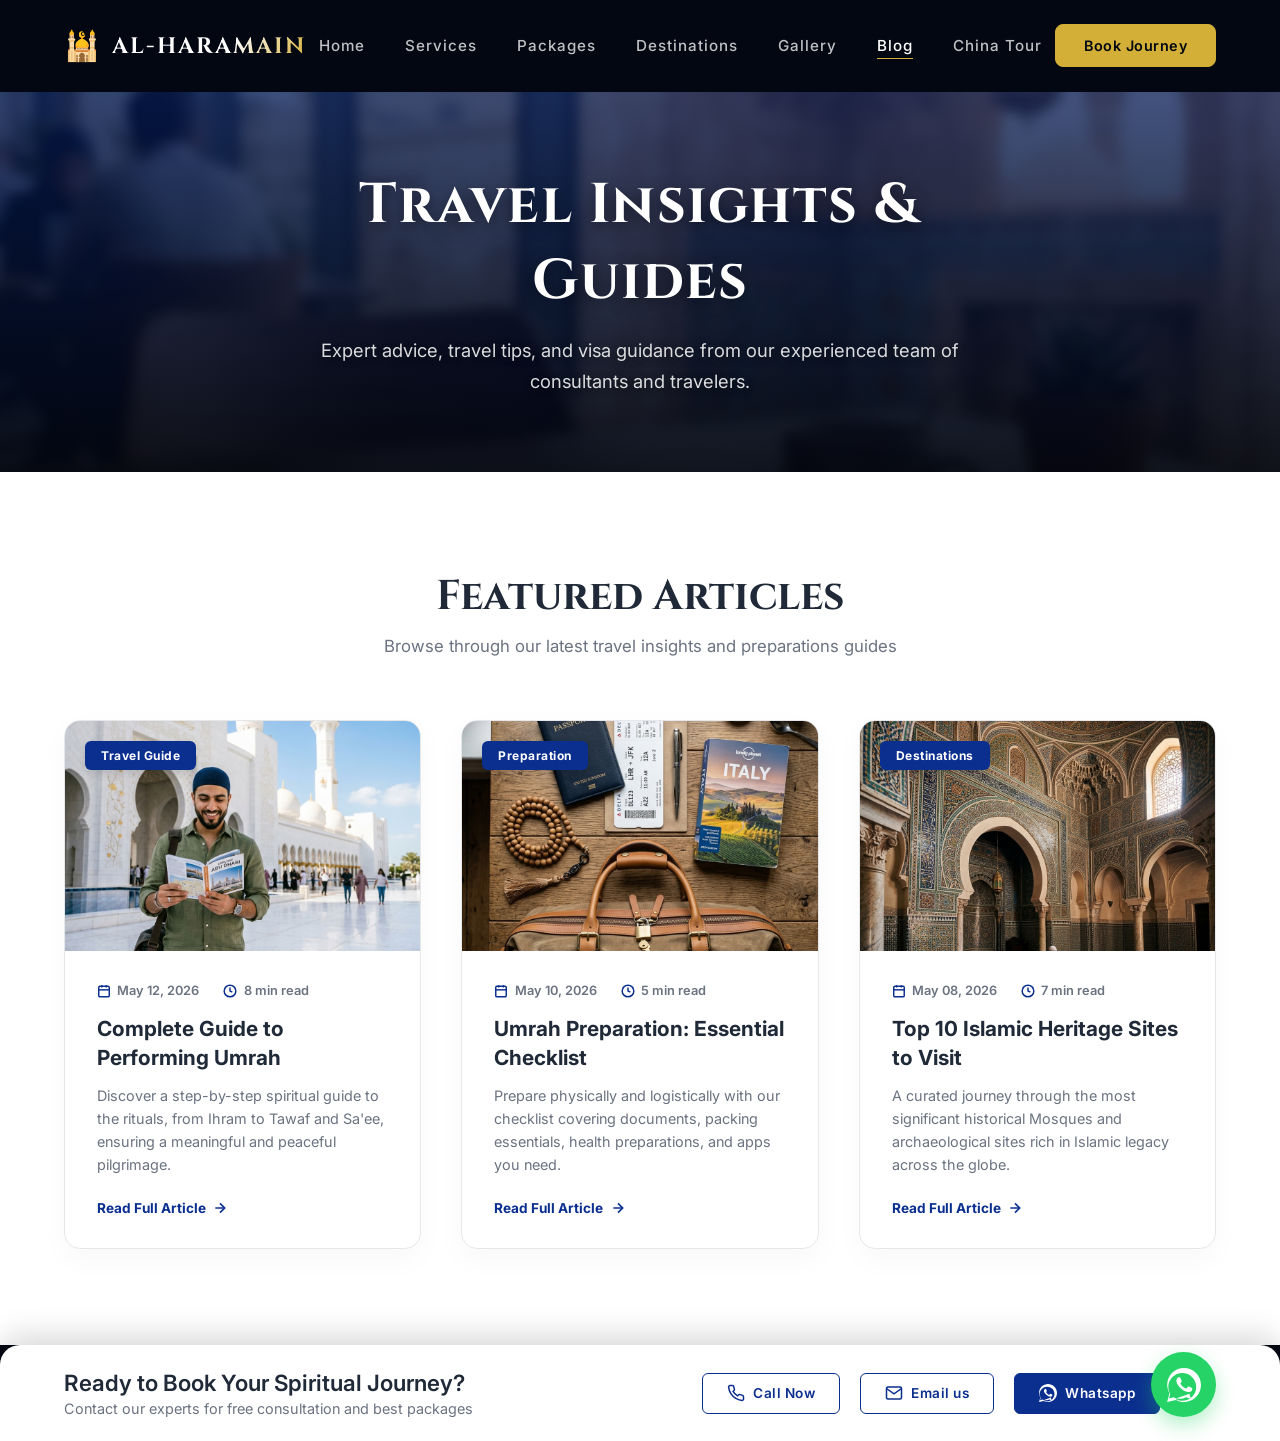
==== blog.html @ e2191592 "Initial commit: Professional folder structure and glassmorphic sticky navbar" ====
<!DOCTYPE html>
<html lang="en">
<head>
  <meta charset="UTF-8">
  <meta name="viewport" content="width=device-width, initial-scale=1.0">
  <title>Travel Insights & Guides Blog | Al-Haramain</title>
  <meta name="description" content="Expert advice, travel tips, and visa guidance from our experienced team of consultants and travelers.">
  <!-- Google Fonts -->
  <link rel="preconnect" href="https://fonts.googleapis.com">
  <link rel="preconnect" href="https://fonts.gstatic.com" crossorigin>
  <link href="https://fonts.googleapis.com/css2?family=Cinzel:wght@400;600;700&family=Inter:wght@300;400;500;600&display=swap" rel="stylesheet">
  <!-- Custom Stylesheet -->
  <link rel="stylesheet" href="assets/css/styles.css">
</head>
<body>

  <!-- ========================================== -->
  <!--               MAIN CONTENT                 -->
  <!-- ========================================== -->
  <div id="main-content" class="hidden">
    
    <!-- Navigation Header -->
    <header class="main-header animate-fade-in">
      <div class="logo">
        <span class="logo-icon">🕌</span>
        <span class="logo-text">AL-HARAMAIN</span>
      </div>
      <nav class="nav-menu">
        <a href="index.html">Home</a>
        <a href="services.html">Services</a>
        <a href="packages.html">Packages</a>
        <a href="destinations.html">Destinations</a>
        <a href="gallery.html">Gallery</a>
        <a href="blog.html" class="active">Blog</a>
        <a href="china-tour.html">China Tour</a>
      </nav>
      <div class="header-cta">
        <a href="packages.html" class="btn btn-primary-gold">Book Journey</a>
      </div>
    </header>

    <!-- Blog Header Banner -->
    <section class="page-banner-section animate-slide-up-1">
      <div class="banner-bg-wrapper">
        <img src="assets/images/blog-bg.jpg" alt="Blog Background" class="banner-bg-image" onerror="this.src='assets/images/food planting.jpg'">
        <div class="banner-bg-overlay"></div>
      </div>
      <div class="banner-content">
        <h1 class="banner-title">Travel Insights & Guides</h1>
        <p class="banner-description">Expert advice, travel tips, and visa guidance from our experienced team of consultants and travelers.</p>
      </div>
    </section>

    <!-- Blog Grid Section -->
    <section class="blog-grid-section">
      <div class="blog-container">
        
        <div class="destinations-header-block animate-slide-up-2">
          <h2 class="destinations-main-title">Featured Articles</h2>
          <p class="destinations-subtitle">Browse through our latest travel insights and preparations guides</p>
        </div>

        <div class="blog-grid">
          
          <!-- Card 1 -->
          <div class="blog-card animate-slide-up-3">
            <div class="blog-image-wrapper">
              <img src="assets/images/blog-guide.jpg" alt="Umrah Pilgrims Guide" class="blog-image" onerror="this.src='assets/images/food planting.jpg'">
              <span class="blog-category-badge">Travel Guide</span>
            </div>
            <div class="blog-card-content">
              <div class="blog-meta">
                <div class="blog-meta-item">
                  <svg class="blog-meta-icon" viewBox="0 0 24 24" fill="none" stroke="currentColor" stroke-width="2.5">
                    <rect x="3" y="4" width="18" height="18" rx="2" ry="2"></rect>
                    <line x1="16" y1="2" x2="16" y2="6"></line>
                    <line x1="8" y1="2" x2="8" y2="6"></line>
                    <line x1="3" y1="10" x2="21" y2="10"></line>
                  </svg>
                  May 12, 2026
                </div>
                <div class="blog-meta-item">
                  <svg class="blog-meta-icon" viewBox="0 0 24 24" fill="none" stroke="currentColor" stroke-width="2.5">
                    <circle cx="12" cy="12" r="10"></circle>
                    <polyline points="12 6 12 12 16 14"></polyline>
                  </svg>
                  8 min read
                </div>
              </div>
              <h3 class="blog-title">Complete Guide to Performing Umrah</h3>
              <p class="blog-excerpt">Discover a step-by-step spiritual guide to the rituals, from Ihram to Tawaf and Sa'ee, ensuring a meaningful and peaceful pilgrimage.</p>
              <a href="#" class="blog-readmore">
                Read Full Article
                <svg viewBox="0 0 24 24" fill="none" stroke="currentColor" stroke-width="2.5">
                  <line x1="5" y1="12" x2="19" y2="12"></line>
                  <polyline points="12 5 19 12 12 19"></polyline>
                </svg>
              </a>
            </div>
          </div>

          <!-- Card 2 -->
          <div class="blog-card animate-slide-up-4">
            <div class="blog-image-wrapper">
              <img src="assets/images/blog-prep.jpg" alt="Umrah Preparation Checklist" class="blog-image" onerror="this.src='assets/images/food planting.jpg'">
              <span class="blog-category-badge">Preparation</span>
            </div>
            <div class="blog-card-content">
              <div class="blog-meta">
                <div class="blog-meta-item">
                  <svg class="blog-meta-icon" viewBox="0 0 24 24" fill="none" stroke="currentColor" stroke-width="2.5">
                    <rect x="3" y="4" width="18" height="18" rx="2" ry="2"></rect>
                    <line x1="16" y1="2" x2="16" y2="6"></line>
                    <line x1="8" y1="2" x2="8" y2="6"></line>
                    <line x1="3" y1="10" x2="21" y2="10"></line>
                  </svg>
                  May 10, 2026
                </div>
                <div class="blog-meta-item">
                  <svg class="blog-meta-icon" viewBox="0 0 24 24" fill="none" stroke="currentColor" stroke-width="2.5">
                    <circle cx="12" cy="12" r="10"></circle>
                    <polyline points="12 6 12 12 16 14"></polyline>
                  </svg>
                  5 min read
                </div>
              </div>
              <h3 class="blog-title">Umrah Preparation: Essential Checklist</h3>
              <p class="blog-excerpt">Prepare physically and logistically with our checklist covering documents, packing essentials, health preparations, and apps you need.</p>
              <a href="#" class="blog-readmore">
                Read Full Article
                <svg viewBox="0 0 24 24" fill="none" stroke="currentColor" stroke-width="2.5">
                  <line x1="5" y1="12" x2="19" y2="12"></line>
                  <polyline points="12 5 19 12 12 19"></polyline>
                </svg>
              </a>
            </div>
          </div>

          <!-- Card 3 -->
          <div class="blog-card animate-slide-up-5">
            <div class="blog-image-wrapper">
              <img src="assets/images/blog-heritage.jpg" alt="Islamic Heritage Dome interior" class="blog-image" onerror="this.src='assets/images/food planting.jpg'">
              <span class="blog-category-badge">Destinations</span>
            </div>
            <div class="blog-card-content">
              <div class="blog-meta">
                <div class="blog-meta-item">
                  <svg class="blog-meta-icon" viewBox="0 0 24 24" fill="none" stroke="currentColor" stroke-width="2.5">
                    <rect x="3" y="4" width="18" height="18" rx="2" ry="2"></rect>
                    <line x1="16" y1="2" x2="16" y2="6"></line>
                    <line x1="8" y1="2" x2="8" y2="6"></line>
                    <line x1="3" y1="10" x2="21" y2="10"></line>
                  </svg>
                  May 08, 2026
                </div>
                <div class="blog-meta-item">
                  <svg class="blog-meta-icon" viewBox="0 0 24 24" fill="none" stroke="currentColor" stroke-width="2.5">
                    <circle cx="12" cy="12" r="10"></circle>
                    <polyline points="12 6 12 12 16 14"></polyline>
                  </svg>
                  7 min read
                </div>
              </div>
              <h3 class="blog-title">Top 10 Islamic Heritage Sites to Visit</h3>
              <p class="blog-excerpt">A curated journey through the most significant historical Mosques and archaeological sites rich in Islamic legacy across the globe.</p>
              <a href="#" class="blog-readmore">
                Read Full Article
                <svg viewBox="0 0 24 24" fill="none" stroke="currentColor" stroke-width="2.5">
                  <line x1="5" y1="12" x2="19" y2="12"></line>
                  <polyline points="12 5 19 12 12 19"></polyline>
                </svg>
              </a>
            </div>
          </div>

        </div>
      </div>
    </section>

    <!-- Bottom Action Bar -->
    <footer class="bottom-action-bar animate-slide-up-5">
      <div class="bottom-bar-container">
        <div class="booking-text">
          <h2>Ready to Book Your Spiritual Journey?</h2>
          <p>Contact our experts for free consultation and best packages</p>
        </div>
        <div class="booking-actions">
          <a href="tel:+123456789" class="btn btn-outline-light">
            <svg class="btn-icon" viewBox="0 0 24 24" fill="none" stroke="currentColor" stroke-width="2">
              <path d="M22 16.92v3a2 2 0 0 1-2.18 2 19.79 19.79 0 0 1-8.63-3.07 19.5 19.5 0 0 1-6-6 19.79 19.79 0 0 1-3.07-8.67A2 2 0 0 1 4.11 2h3a2 2 0 0 1 2 1.72 12.84 12.84 0 0 0 .7 2.81 2 2 0 0 1-.45 2.11L8.09 9.91a16 16 0 0 0 6 6l1.27-1.27a2 2 0 0 1 2.11-.45 12.84 12.84 0 0 0 2.81.7A2 2 0 0 1 22 16.92z"/>
            </svg>
            Call Now
          </a>
          <a href="mailto:info@alharamain.com" class="btn btn-outline-light">
            <svg class="btn-icon" viewBox="0 0 24 24" fill="none" stroke="currentColor" stroke-width="2">
              <path d="M4 4h16c1.1 0 2 .9 2 2v12c0 1.1-.9 2-2 2H4c-1.1 0-2-.9-2-2V6c0-1.1.9-2 2-2z"/>
              <polyline points="22,6 12,13 2,6"/>
            </svg>
            Email us
          </a>
          <a href="https://wa.me/1234567890" target="_blank" class="btn btn-whatsapp-solid">
            <svg class="btn-icon" viewBox="0 0 24 24" fill="currentColor">
              <path d="M.057 24l1.687-6.163c-1.041-1.804-1.588-3.849-1.587-5.946C.06 5.348 5.397.01 12.008.01c3.202.001 6.212 1.246 8.477 3.514 2.266 2.268 3.507 5.28 3.505 8.484-.004 6.657-5.34 11.997-11.953 11.997-2.005-.001-3.973-.502-5.724-1.458L0 24zm5.835-2.295c1.644.976 3.256 1.486 4.887 1.487 5.422.003 9.822-4.394 9.825-9.813.002-2.624-1.011-5.09-2.855-6.937C15.86 4.6 13.393 3.59 10.77 3.59c-5.429 0-9.832 4.399-9.835 9.819-.001 1.77.475 3.428 1.378 4.908L1.332 21.5l3.414-.895c1.4.764 2.802 1.1 4.3 1.1s2.9-.3 4.3-1.1l3.4.9-.9-3.4zm11.391-7.713c-.276-.139-1.637-.808-1.89-.9-.253-.093-.437-.139-.621.139-.184.277-.713.9-.874 1.085-.161.184-.322.208-.598.069-.276-.139-1.168-.43-2.223-1.372-.821-.733-1.375-1.638-1.536-1.915-.161-.277-.017-.427.121-.565.124-.124.276-.322.414-.484.139-.161.185-.277.276-.462.093-.185.047-.347-.023-.485-.069-.139-.621-1.498-.851-2.053-.224-.54-.449-.467-.621-.476-.161-.008-.346-.01-.53-.01-.184 0-.484.069-.737.347-.253.277-.966.944-.966 2.3 0 1.357.99 2.67 1.128 2.855.139.184 1.95 2.977 4.723 4.175.66.284 1.176.454 1.579.582.664.211 1.269.182 1.748.11.534-.08 1.637-.67 1.868-1.285.23-.615.23-1.144.161-1.255-.07-.111-.253-.208-.529-.347z"/>
            </svg>
            Whatsapp
          </a>
        </div>
      </div>
    </footer>

    <!-- Floating WhatsApp Button -->
    <a href="https://wa.me/1234567890" target="_blank" class="floating-whatsapp" aria-label="Chat with us on WhatsApp">
      <svg viewBox="0 0 24 24" fill="currentColor">
        <path d="M.057 24l1.687-6.163c-1.041-1.804-1.588-3.849-1.587-5.946C.06 5.348 5.397.01 12.008.01c3.202.001 6.212 1.246 8.477 3.514 2.266 2.268 3.507 5.28 3.505 8.484-.004 6.657-5.34 11.997-11.953 11.997-2.005-.001-3.973-.502-5.724-1.458L0 24zm5.835-2.295c1.644.976 3.256 1.486 4.887 1.487 5.422.003 9.822-4.394 9.825-9.813.002-2.624-1.011-5.09-2.855-6.937C15.86 4.6 13.393 3.59 10.77 3.59c-5.429 0-9.832 4.399-9.835 9.819-.001 1.77.475 3.428 1.378 4.908L1.332 21.5l3.414-.895c1.4.764 2.802 1.1 4.3 1.1s2.9-.3 4.3-1.1l3.4.9-.9-3.4zm11.391-7.713c-.276-.139-1.637-.808-1.89-.9-.253-.093-.437-.139-.621.139-.184.277-.713.9-.874 1.085-.161.184-.322.208-.598.069-.276-.139-1.168-.43-2.223-1.372-.821-.733-1.375-1.638-1.536-1.915-.161-.277-.017-.427.121-.565.124-.124.276-.322.414-.484.139-.161.185-.277.276-.462.093-.185.047-.347-.023-.485-.069-.139-.621-1.498-.851-2.053-.224-.54-.449-.467-.621-.476-.161-.008-.346-.01-.53-.01-.184 0-.484.069-.737.347-.253.277-.966.944-.966 2.3 0 1.357.99 2.67 1.128 2.855.139.184 1.95 2.977 4.723 4.175.66.284 1.176.454 1.579.582.664.211 1.269.182 1.748.11.534-.08 1.637-.67 1.868-1.285.23-.615.23-1.144.161-1.255-.07-.111-.253-.208-.529-.347z"/>
      </svg>
    </a>

  </div>

  <script src="assets/js/app.js"></script>
</body>
</html>
---- assets/css/styles.css ----
/* ==========================================================================
   CSS VARIABLES & DESIGN TOKENS
   ========================================================================== */
:root {
  --primary-blue: #0b2f8f;
  --loader-blue: #0046c7;
  --accent-gold: #d4af37;
  --accent-gold-hover: #c5a85a;
  --text-dark: #1f2937;
  --text-muted: #6b7280;
  --text-light: #f9fafb;
  --white: #ffffff;
  
  --font-serif: 'Cinzel', Georgia, serif;
  --font-sans: 'Inter', system-ui, -apple-system, sans-serif;
  
  --transition-smooth: all 0.4s cubic-bezier(0.25, 0.8, 0.25, 1);
  --shadow-premium: 0 20px 40px rgba(0, 0, 0, 0.15);
  --glass-bg: rgba(255, 255, 255, 0.07);
  --glass-border: rgba(255, 255, 255, 0.12);
}

/* ==========================================================================
   RESET & GLOBAL STYLES
   ========================================================================== */
* {
  margin: 0;
  padding: 0;
  box-sizing: border-box;
}

html {
  scroll-behavior: smooth;
  font-size: 16px;
}

body {
  font-family: var(--font-sans);
  color: var(--text-light);
  background-color: #030712;
  overflow-x: hidden;
  min-height: 100vh;
}

a {
  text-decoration: none;
  color: inherit;
}

/* ==========================================================================
   TAKEOFF LOADER STYLING
   ========================================================================== */
#loader-container {
  position: fixed;
  top: 0;
  left: 0;
  right: 0;
  bottom: 0;
  background-color: var(--loader-blue);
  z-index: 99999;
  display: flex;
  justify-content: center;
  align-items: center;
  overflow: hidden;
  transition: opacity 0.8s ease-in-out, visibility 0.8s, background-color 0.4s ease;
}

#loader-container.stage-4 {
  background-color: var(--white);
}

#loader-container.fade-out {
  opacity: 0;
  visibility: hidden;
  pointer-events: none;
}

.loader-content {
  position: relative;
  width: 100%;
  height: 100%;
  display: flex;
  justify-content: center;
  align-items: center;
  z-index: 5;
}

/* Airplane styling & animations */
.airplane-wrapper {
  position: absolute;
  top: 50%;
  left: 50%;
  transform: translate(-50%, -50%) translateY(35vh); /* Start directly at the bottom */
  width: 220px;
  height: 220px;
  display: flex;
  justify-content: center;
  align-items: center;
  transition: transform 1.8s cubic-bezier(0.25, 1, 0.5, 1), opacity 0.8s;
  z-index: 10;
}

.airplane-svg {
  width: 160px;
  height: 160px;
  filter: drop-shadow(0 4px 12px rgba(0, 0, 0, 0.35));
}

/* Airplane engine humming / vibrating effect */
#loader-container.stage-active .airplane-svg {
  animation: hum 0.15s infinite alternate;
}

@keyframes hum {
  0% { transform: translate(0, 0) scale(1); }
  100% { transform: translate(1px, 1px) scale(0.99); }
}

/* Rising curve wrapper & details */
.rising-curve-wrapper {
  position: absolute;
  top: 100vh; /* Start completely below viewport */
  left: 0;
  width: 100%;
  transform: translateY(0);
  z-index: 3;
  display: flex;
  flex-direction: column;
  transition: transform 1.8s cubic-bezier(0.25, 1, 0.5, 1);
}

.rising-curve-svg {
  width: 100%;
  height: 60vh;
  display: block;
  flex-shrink: 0;
}

.rising-curve-fill {
  width: 100%;
  height: 160vh; /* Solid white background follow-up */
  background: var(--white);
  margin-top: -2px; /* ensure overlap without thin lines showing */
  flex-shrink: 0;
}

/* LOADER TIMELINE STAGES (Applied via JS) */

/* Stage 1: Initial curve rises slightly, airplane sits on the peak */
#loader-container.stage-1 .rising-curve-wrapper {
  transform: translateY(-15vh);
}
#loader-container.stage-1 .airplane-wrapper {
  transform: translate(-50%, -50%) translateY(35vh);
}

/* Stage 2: Plane rises sitting on the peak */
#loader-container.stage-2 .rising-curve-wrapper {
  transform: translateY(-40vh);
}
#loader-container.stage-2 .airplane-wrapper {
  transform: translate(-50%, -50%) translateY(10vh);
}

/* Stage 3: Plane rises higher with the peak */
#loader-container.stage-3 .rising-curve-wrapper {
  transform: translateY(-75vh);
}
#loader-container.stage-3 .airplane-wrapper {
  transform: translate(-50%, -50%) translateY(-25vh);
}

/* Stage 4: Takeoff! Plane shoots off-screen, curve fully covers viewport */
#loader-container.stage-4 .rising-curve-wrapper {
  transform: translateY(-165vh);
  transition: transform 1.5s cubic-bezier(0.4, 0, 0.2, 1);
}
#loader-container.stage-4 .airplane-wrapper {
  transform: translate(-50%, -50%) translateY(-110vh) scale(0.7);
  opacity: 0;
  transition: transform 1.5s cubic-bezier(0.5, 0, 0.1, 1), opacity 0.8s;
}

/* ==========================================================================
   MAIN CONTENT STYLING (HERO SECTION)
   ========================================================================== */
#main-content {
  position: relative;
  min-height: 100vh;
  width: 100%;
  display: flex;
  flex-direction: column;
  justify-content: space-between;
  overflow: clip;
  opacity: 0;
  transition: opacity 1.2s cubic-bezier(0.25, 1, 0.5, 1);
}

#main-content.visible {
  opacity: 1;
}

/* Hero blurred background */
.hero-bg-wrapper {
  position: fixed;
  top: 0;
  left: 0;
  width: 100vw;
  height: 100vh;
  z-index: -10;
  overflow: hidden;
}

.hero-bg-image {
  width: 100%;
  height: 100%;
  object-fit: cover;
  /* Apply heavy blur matching reference layout */
  filter: blur(12px) brightness(0.65) contrast(1.05);
  transform: scale(1.08); /* offset boundary blur artifacts */
}

.hero-bg-overlay {
  position: absolute;
  top: 0;
  left: 0;
  width: 100%;
  height: 100%;
  background: linear-gradient(
    135deg,
    rgba(11, 47, 143, 0.35) 0%,
    rgba(3, 7, 18, 0.8) 100%
  );
}

/* ==========================================================================
   NAVIGATION HEADER
   ========================================================================== */
.main-header {
  display: flex;
  justify-content: space-between;
  align-items: center;
  padding: 1.5rem 4rem;
  width: 100%;
  position: sticky;
  top: 0;
  z-index: 1000;
  border-bottom: 1px solid transparent;
  transition: background-color 0.3s ease, border-bottom 0.3s ease, box-shadow 0.3s ease;
}

.main-header.scrolled {
  background-color: rgba(3, 7, 18, 0.85);
  backdrop-filter: blur(12px);
  -webkit-backdrop-filter: blur(12px);
  border-bottom: 1px solid rgba(255, 255, 255, 0.08);
  box-shadow: 0 10px 30px rgba(0, 0, 0, 0.5);
}

.logo {
  display: flex;
  align-items: center;
  gap: 0.75rem;
}

.logo-icon {
  font-size: 1.8rem;
}

.logo-text {
  font-family: var(--font-serif);
  font-weight: 700;
  font-size: 1.4rem;
  letter-spacing: 2px;
  color: var(--white);
  background: linear-gradient(120deg, var(--white) 60%, var(--accent-gold) 100%);
  -webkit-background-clip: text;
  -webkit-text-fill-color: transparent;
}

.nav-menu {
  display: flex;
  gap: 2.5rem;
}

.nav-menu a {
  font-size: 0.95rem;
  font-weight: 500;
  letter-spacing: 1px;
  color: rgba(255, 255, 255, 0.75);
  transition: var(--transition-smooth);
  position: relative;
  padding: 0.25rem 0;
}

.nav-menu a::after {
  content: '';
  position: absolute;
  bottom: 0;
  left: 0;
  width: 0;
  height: 1.5px;
  background-color: var(--accent-gold);
  transition: var(--transition-smooth);
}

.nav-menu a:hover,
.nav-menu a.active {
  color: var(--white);
}

.nav-menu a:hover::after,
.nav-menu a.active::after {
  width: 100%;
}

.btn {
  display: inline-flex;
  align-items: center;
  justify-content: center;
  gap: 0.5rem;
  padding: 0.75rem 1.75rem;
  font-family: var(--font-sans);
  font-size: 0.9rem;
  font-weight: 600;
  border-radius: 8px;
  cursor: pointer;
  transition: var(--transition-smooth);
  letter-spacing: 0.5px;
}

.btn-primary-gold {
  background-color: var(--accent-gold);
  color: #030712;
  border: 1px solid var(--accent-gold);
}

.btn-primary-gold:hover {
  background-color: var(--accent-gold-hover);
  border-color: var(--accent-gold-hover);
  transform: translateY(-2px);
  box-shadow: 0 6px 15px rgba(212, 175, 55, 0.3);
}

/* ==========================================================================
   HERO MAIN CONTENT & TYPOGRAPHY
   ========================================================================== */
.hero-section {
  flex-grow: 1;
  display: flex;
  align-items: center;
  padding: 2rem 4rem 4rem 4rem;
  z-index: 10;
}

.hero-container {
  width: 100%;
  max-width: 1400px;
  margin: 0 auto;
}

.hero-main-content {
  max-width: 650px;
  text-align: left;
}

.subtitle-badge {
  font-family: var(--font-sans);
  font-size: 0.8rem;
  font-weight: 600;
  letter-spacing: 3px;
  color: var(--accent-gold);
  text-transform: uppercase;
  margin-bottom: 1rem;
}

.hero-title {
  font-family: var(--font-serif);
  font-size: 4.5rem;
  font-weight: 700;
  line-height: 1.15;
  color: var(--white);
  margin-bottom: 1.5rem;
}

.hero-title .highlight {
  background: linear-gradient(to right, var(--white) 20%, var(--accent-gold) 100%);
  -webkit-background-clip: text;
  -webkit-text-fill-color: transparent;
}

.gold-divider {
  width: 280px;
  height: 2px;
  background: linear-gradient(to right, var(--accent-gold) 70%, transparent 100%);
  margin-bottom: 2rem;
}

.hero-description {
  font-size: 1.1rem;
  line-height: 1.7;
  color: rgba(255, 255, 255, 0.8);
  margin-bottom: 3rem;
  max-width: 550px;
}

/* ==========================================================================
   STATS GROUP
   ========================================================================== */
.stats-group {
  display: flex;
  gap: 2.5rem;
  margin-top: 2rem;
}

.stat-item {
  display: flex;
  align-items: center;
  gap: 1rem;
  padding: 0.75rem 1rem;
  background: var(--glass-bg);
  border: 1px solid var(--glass-border);
  border-radius: 12px;
  backdrop-filter: blur(8px);
  transition: var(--transition-smooth);
}

.stat-item:hover {
  background: rgba(255, 255, 255, 0.12);
  border-color: rgba(212, 175, 55, 0.4);
  transform: translateY(-3px);
}

.stat-icon-wrapper {
  width: 44px;
  height: 44px;
  border-radius: 50%;
  background: rgba(212, 175, 55, 0.15);
  border: 1px solid rgba(212, 175, 55, 0.3);
  display: flex;
  justify-content: center;
  align-items: center;
  color: var(--accent-gold);
}

.stat-icon {
  width: 22px;
  height: 22px;
}

.stat-info {
  display: flex;
  flex-direction: column;
}

.stat-number {
  font-family: var(--font-serif);
  font-size: 1.3rem;
  font-weight: 700;
  color: var(--white);
}

.stat-label {
  font-size: 0.75rem;
  font-weight: 500;
  color: rgba(255, 255, 255, 0.6);
  letter-spacing: 0.3px;
  margin-top: 1px;
}

/* ==========================================================================
   BOTTOM ACTION BAR (Matching reference image)
   ========================================================================== */
.bottom-action-bar {
  background-color: var(--white);
  color: var(--text-dark);
  padding: 1.5rem 4rem;
  width: 100%;
  position: relative;
  z-index: 100;
  border-radius: 20px 20px 0 0;
  box-shadow: 0 -10px 30px rgba(0, 0, 0, 0.15);
}

.bottom-bar-container {
  max-width: 1400px;
  margin: 0 auto;
  display: flex;
  justify-content: space-between;
  align-items: center;
  width: 100%;
  position: relative;
}

.booking-text h2 {
  font-family: var(--font-sans);
  font-size: 1.4rem;
  font-weight: 600;
  color: var(--text-dark);
  margin-bottom: 0.25rem;
}

.booking-text p {
  font-size: 0.9rem;
  color: var(--text-muted);
}

.booking-actions {
  display: flex;
  gap: 1.25rem;
  align-items: center;
  padding-right: 3.5rem; /* space for the sticking-out floating WhatsApp */
}

/* Call and Email outline buttons */
.booking-actions .btn-outline-light {
  background-color: transparent;
  color: var(--primary-blue);
  border: 1.5px solid var(--primary-blue);
  border-radius: 6px;
  font-size: 0.85rem;
  padding: 0.65rem 1.5rem;
}

.booking-actions .btn-outline-light:hover {
  background-color: rgba(11, 47, 143, 0.05);
  transform: translateY(-2px);
}

/* Solid Blue WhatsApp Button inside bar */
.btn-whatsapp-solid {
  background-color: var(--primary-blue);
  color: var(--white);
  border: 1px solid var(--primary-blue);
  border-radius: 6px;
  font-size: 0.85rem;
  padding: 0.65rem 1.5rem;
}

.btn-whatsapp-solid:hover {
  background-color: #082269;
  border-color: #082269;
  transform: translateY(-2px);
  box-shadow: 0 4px 12px rgba(11, 47, 143, 0.25);
}

.btn-icon {
  width: 18px;
  height: 18px;
}

/* Floating WhatsApp Button overlap */
.floating-whatsapp {
  position: absolute;
  right: 4rem;
  bottom: 1.5rem;
  width: 65px;
  height: 65px;
  background-color: #25d366;
  color: var(--white);
  border-radius: 50%;
  display: flex;
  justify-content: center;
  align-items: center;
  box-shadow: 0 8px 20px rgba(37, 211, 102, 0.35);
  z-index: 150;
  transition: var(--transition-smooth);
}

.floating-whatsapp svg {
  width: 34px;
  height: 34px;
}

.floating-whatsapp:hover {
  transform: scale(1.1) rotate(10deg);
  background-color: #20ba5a;
  box-shadow: 0 10px 25px rgba(37, 211, 102, 0.45);
}

/* ==========================================================================
   SMOOTH ENTRANCE ANIMATIONS (Post Loader)
   ========================================================================== */
.hidden {
  display: none !important;
}

.animate-fade-in {
  opacity: 0;
  animation: fadeIn 1.2s cubic-bezier(0.25, 1, 0.5, 1) forwards;
}

.animate-slide-up-1 { opacity: 0; animation: slideUp 1s cubic-bezier(0.25, 1, 0.5, 1) 0.1s forwards; }
.animate-slide-up-2 { opacity: 0; animation: slideUp 1s cubic-bezier(0.25, 1, 0.5, 1) 0.25s forwards; }
.animate-slide-up-3 { opacity: 0; animation: slideUp 1s cubic-bezier(0.25, 1, 0.5, 1) 0.4s forwards; }
.animate-slide-up-4 { opacity: 0; animation: slideUp 1s cubic-bezier(0.25, 1, 0.5, 1) 0.55s forwards; }
.animate-slide-up-5 { opacity: 0; animation: slideUpBar 1.2s cubic-bezier(0.25, 1, 0.5, 1) 0.65s forwards; }

@keyframes fadeIn {
  to { opacity: 1; }
}

@keyframes slideUp {
  from {
    opacity: 0;
    transform: translateY(30px);
  }
  to {
    opacity: 1;
    transform: translateY(0);
  }
}

@keyframes slideUpBar {
  from {
    opacity: 0;
    transform: translateY(100%);
  }
  to {
    opacity: 1;
    transform: translateY(0);
  }
}

/* ==========================================================================
   RESPONSIVE DESIGN / MEDIA QUERIES
   ========================================================================== */
@media (max-width: 1200px) {
  .hero-title {
    font-size: 3.8rem;
  }
  .main-header {
    padding: 1.5rem 2.5rem;
  }
  .hero-section {
    padding: 2rem 2.5rem 3rem 2.5rem;
  }
  .bottom-action-bar {
    padding: 1.5rem 2.5rem;
  }
  .floating-whatsapp {
    right: 2.5rem;
  }
}

@media (max-width: 992px) {
  .nav-menu {
    display: none; /* simple burger toggle or layout for mobile */
  }
  .hero-title {
    font-size: 3.2rem;
  }
  .bottom-bar-container {
    flex-direction: column;
    align-items: flex-start;
    gap: 1.5rem;
  }
  .booking-actions {
    width: 100%;
    justify-content: flex-start;
    padding-right: 0;
  }
  .floating-whatsapp {
    bottom: 8rem;
  }
}

@media (max-width: 768px) {
  .hero-title {
    font-size: 2.5rem;
  }
  .stats-group {
    flex-direction: column;
    gap: 1rem;
    width: 100%;
  }
  .stat-item {
    width: 100%;
  }
  .hero-section {
    padding: 1.5rem 1.5rem 3rem 1.5rem;
  }
  .main-header {
    padding: 1.5rem 1.5rem;
  }
  .bottom-action-bar {
    padding: 1.5rem;
    border-radius: 12px 12px 0 0;
  }
  .booking-actions {
    flex-wrap: wrap;
    gap: 0.75rem;
  }
  .booking-actions .btn {
    width: 100%;
    text-align: center;
  }
  .floating-whatsapp {
    bottom: 14rem;
    right: 1.5rem;
    width: 55px;
    height: 55px;
  }
  .floating-whatsapp svg {
    width: 28px;
    height: 28px;
  }
}

/* ==========================================================================
   SERVICES & PACKAGES PAGE BANNERS
   ========================================================================== */
.page-banner-section {
  position: relative;
  width: 100%;
  height: 380px;
  display: flex;
  align-items: center;
  justify-content: center;
  text-align: center;
  overflow: hidden;
  z-index: 10;
}

.banner-bg-wrapper {
  position: absolute;
  top: 0;
  left: 0;
  width: 100%;
  height: 100%;
  z-index: -1;
}

.banner-bg-image {
  width: 100%;
  height: 100%;
  object-fit: cover;
  filter: blur(6px) brightness(0.45) contrast(1.05);
  transform: scale(1.06);
}

.banner-bg-overlay {
  position: absolute;
  top: 0;
  left: 0;
  width: 100%;
  height: 100%;
  background: linear-gradient(
    180deg,
    rgba(11, 47, 143, 0.45) 0%,
    rgba(3, 7, 18, 0.85) 100%
  );
}

.banner-content {
  max-width: 800px;
  padding: 0 2rem;
}

.banner-title {
  font-family: var(--font-serif);
  font-size: 3.5rem;
  font-weight: 700;
  color: var(--white);
  margin-bottom: 1rem;
  letter-spacing: 1.5px;
  text-shadow: 0 4px 15px rgba(0, 0, 0, 0.5);
}

.banner-description {
  font-size: 1.15rem;
  line-height: 1.7;
  color: rgba(255, 255, 255, 0.85);
  text-shadow: 0 2px 8px rgba(0, 0, 0, 0.4);
}

/* ==========================================================================
   SERVICES CONTENT LAYOUT
   ========================================================================== */
.services-content-section {
  width: 100%;
  background-color: var(--white);
  color: var(--text-dark);
  padding: 6rem 4rem;
  position: relative;
  z-index: 10;
}

.services-container {
  max-width: 1400px;
  margin: 0 auto;
  display: grid;
  grid-template-columns: 1.2fr 1fr;
  gap: 5rem;
  align-items: center;
}

.services-left-col {
  display: flex;
  flex-direction: column;
  align-items: flex-start;
}

.crescent-icon-wrapper {
  width: 65px;
  height: 65px;
  background-color: var(--primary-blue);
  color: var(--white);
  border-radius: 50%;
  display: flex;
  justify-content: center;
  align-items: center;
  margin-bottom: 1.75rem;
  box-shadow: 0 8px 20px rgba(11, 47, 143, 0.25);
}

.crescent-svg {
  width: 30px;
  height: 30px;
}

.services-sub-title {
  font-family: var(--font-serif);
  font-size: 2.4rem;
  font-weight: 700;
  color: var(--text-dark);
  margin-bottom: 1rem;
  letter-spacing: 0.5px;
}

.services-description {
  font-size: 1.05rem;
  line-height: 1.75;
  color: var(--text-muted);
  margin-bottom: 2rem;
}

.services-list {
  list-style: none;
  display: flex;
  flex-direction: column;
  gap: 1.1rem;
}

.services-list li {
  display: flex;
  align-items: center;
  gap: 0.9rem;
  font-size: 1rem;
  font-weight: 500;
  color: #374151;
}

.check-icon {
  width: 22px;
  height: 22px;
  color: var(--primary-blue);
  flex-shrink: 0;
}

.services-right-col {
  display: flex;
  justify-content: center;
}

.service-image-card {
  width: 100%;
  border-radius: 20px;
  overflow: hidden;
  box-shadow: var(--shadow-premium);
  aspect-ratio: 4/3;
  border: 1px solid #f3f4f6;
}

.service-main-image {
  width: 100%;
  height: 100%;
  object-fit: cover;
  transition: transform 0.6s ease;
}

.service-image-card:hover .service-main-image {
  transform: scale(1.03);
}

/* ==========================================================================
   PACKAGES CARD GRID LAYOUT
   ========================================================================== */
.packages-grid-section {
  width: 100%;
  background-color: var(--white);
  color: var(--text-dark);
  padding: 6rem 4rem;
  position: relative;
  z-index: 10;
}

.packages-container {
  max-width: 1400px;
  margin: 0 auto;
  display: grid;
  grid-template-columns: repeat(3, 1fr);
  gap: 2.5rem;
}

.package-card {
  background-color: var(--white);
  border: 1px solid #e5e7eb;
  border-radius: 16px;
  overflow: hidden;
  box-shadow: 0 10px 30px rgba(0, 0, 0, 0.04);
  transition: var(--transition-smooth);
  display: flex;
  flex-direction: column;
}

.package-card:hover {
  transform: translateY(-8px);
  box-shadow: 0 20px 40px rgba(0, 0, 0, 0.08);
  border-color: rgba(11, 47, 143, 0.15);
}

.card-image-wrapper {
  position: relative;
  width: 100%;
  height: 230px;
  overflow: hidden;
}

.card-image {
  width: 100%;
  height: 100%;
  object-fit: cover;
  transition: transform 0.6s ease;
}

.package-card:hover .card-image {
  transform: scale(1.04);
}

.location-badge {
  position: absolute;
  bottom: 1.25rem;
  left: 1.25rem;
  background-color: var(--white);
  color: var(--text-dark);
  padding: 0.45rem 0.9rem;
  border-radius: 25px;
  font-size: 0.75rem;
  font-weight: 600;
  display: inline-flex;
  align-items: center;
  gap: 0.35rem;
  box-shadow: 0 4px 10px rgba(0, 0, 0, 0.08);
}

.location-badge svg {
  width: 13px;
  height: 13px;
  color: var(--primary-blue);
}

.price-badge {
  position: absolute;
  top: 1.25rem;
  right: 1.25rem;
  background-color: var(--loader-blue);
  color: var(--white);
  padding: 0.45rem 1rem;
  border-radius: 6px;
  font-size: 0.85rem;
  font-weight: 700;
  box-shadow: 0 4px 10px rgba(0, 0, 0, 0.15);
}

.card-content {
  padding: 2rem;
  display: flex;
  flex-direction: column;
  flex-grow: 1;
}

.card-title {
  font-family: var(--font-sans);
  font-size: 1.25rem;
  font-weight: 700;
  color: var(--text-dark);
  margin-bottom: 0.4rem;
}

.card-rating {
  color: #fbbf24;
  font-size: 1rem;
  margin-bottom: 1.5rem;
  letter-spacing: 2px;
}

.card-details {
  display: flex;
  flex-direction: column;
  gap: 0.75rem;
  padding-bottom: 1.5rem;
  margin-bottom: 1.5rem;
  border-bottom: 1px solid #f3f4f6;
}

.detail-item {
  display: flex;
  align-items: center;
  gap: 0.65rem;
  font-size: 0.85rem;
  font-weight: 600;
  color: var(--text-muted);
}

.detail-icon {
  width: 16px;
  height: 16px;
  color: var(--primary-blue);
}

.card-highlights {
  display: flex;
  flex-direction: column;
  gap: 0.5rem;
}

.highlights-title {
  font-size: 0.8rem;
  font-weight: 700;
  text-transform: uppercase;
  letter-spacing: 0.5px;
  color: var(--text-dark);
}

.card-highlights ul {
  list-style: none;
  display: flex;
  flex-direction: column;
  gap: 0.45rem;
}

.card-highlights li {
  font-size: 0.85rem;
  color: var(--text-muted);
  position: relative;
  padding-left: 1rem;
}

.card-highlights li::before {
  content: '✓';
  position: absolute;
  left: 0;
  color: var(--primary-blue);
  font-weight: 700;
}

/* ==========================================================================
   SERVICES & PACKAGES RESPONSIVE DESIGN
   ========================================================================== */
@media (max-width: 992px) {
  .services-container {
    grid-template-columns: 1fr;
    gap: 3.5rem;
  }
  
  .service-image-card {
    max-width: 600px;
  }
  
  .packages-container {
    grid-template-columns: repeat(2, 1fr);
    gap: 2rem;
  }
}

@media (max-width: 768px) {
  .banner-title {
    font-size: 2.6rem;
  }
  
  .banner-description {
    font-size: 1rem;
  }
  
  .page-banner-section {
    height: 300px;
  }
  
  .services-content-section,
  .packages-grid-section {
    padding: 4rem 1.5rem;
  }
  
  .services-sub-title {
    font-size: 2rem;
  }
  
  .packages-container {
    grid-template-columns: 1fr;
    max-width: 450px;
    margin: 0 auto;
  }
}

/* ==========================================================================
   DESTINATIONS PAGE STYLING
   ========================================================================== */
.destinations-grid-section {
  width: 100%;
  background-color: var(--white);
  color: var(--text-dark);
  padding: 6rem 4rem;
  position: relative;
  z-index: 10;
}

.destinations-container {
  max-width: 1400px;
  margin: 0 auto;
}

.destinations-header-block {
  text-align: center;
  margin-bottom: 4rem;
}

.destinations-main-title {
  font-family: var(--font-serif);
  font-size: 2.6rem;
  font-weight: 700;
  color: var(--text-dark);
  margin-bottom: 0.75rem;
}

.destinations-subtitle {
  font-size: 1.05rem;
  color: var(--text-muted);
}

.destinations-grid {
  display: grid;
  grid-template-columns: repeat(2, 1fr);
  gap: 3rem;
}

.destination-card {
  position: relative;
  border-radius: 20px;
  overflow: hidden;
  box-shadow: 0 15px 35px rgba(0, 0, 0, 0.08);
  height: 480px;
  border: 1px solid #f3f4f6;
  transition: var(--transition-smooth);
}

.destination-card:hover {
  transform: translateY(-8px);
  box-shadow: var(--shadow-premium);
}

.destination-card-image-wrapper {
  width: 100%;
  height: 100%;
  position: relative;
}

.destination-card-image {
  width: 100%;
  height: 100%;
  object-fit: cover;
  transition: transform 0.8s cubic-bezier(0.25, 0.8, 0.25, 1);
}

.destination-card:hover .destination-card-image {
  transform: scale(1.06);
}

.destination-card-overlay {
  position: absolute;
  top: 0;
  left: 0;
  width: 100%;
  height: 100%;
  background: linear-gradient(
    to bottom,
    rgba(3, 7, 18, 0.1) 0%,
    rgba(3, 7, 18, 0.4) 50%,
    rgba(3, 7, 18, 0.85) 100%
  );
  display: flex;
  flex-direction: column;
  justify-content: flex-end;
  padding: 2.5rem;
  z-index: 2;
}

.destination-location-badge {
  position: absolute;
  top: 1.5rem;
  left: 1.5rem;
  background-color: var(--white);
  color: var(--text-dark);
  padding: 0.45rem 0.9rem;
  border-radius: 25px;
  font-size: 0.75rem;
  font-weight: 700;
  display: inline-flex;
  align-items: center;
  gap: 0.35rem;
  box-shadow: 0 4px 10px rgba(0, 0, 0, 0.1);
  z-index: 3;
}

.destination-location-badge svg {
  width: 13px;
  height: 13px;
  color: var(--primary-blue);
}

.destination-card-title {
  font-family: var(--font-serif);
  font-size: 2.2rem;
  font-weight: 700;
  color: var(--white);
  margin-bottom: 0.75rem;
  letter-spacing: 0.5px;
  text-shadow: 0 2px 10px rgba(0, 0, 0, 0.3);
}

.destination-card-desc {
  font-size: 0.95rem;
  line-height: 1.6;
  color: rgba(255, 255, 255, 0.85);
  margin-bottom: 1.5rem;
  max-width: 500px;
}

.destination-card-btn {
  align-self: flex-start;
  font-size: 0.85rem;
  font-weight: 700;
  color: var(--accent-gold);
  display: inline-flex;
  align-items: center;
  gap: 0.5rem;
  letter-spacing: 1px;
  transition: var(--transition-smooth);
}

.destination-card-btn svg {
  width: 16px;
  height: 16px;
  transition: transform 0.3s ease;
}

.destination-card:hover .destination-card-btn {
  color: var(--white);
}

.destination-card:hover .destination-card-btn svg {
  transform: translateX(4px);
}

/* ==========================================================================
   GALLERY PAGE STYLING
   ========================================================================== */
.gallery-grid-section {
  width: 100%;
  background-color: var(--white);
  color: var(--text-dark);
  padding: 6rem 4rem;
  position: relative;
  z-index: 10;
}

.gallery-container {
  max-width: 1400px;
  margin: 0 auto;
}

.gallery-grid {
  display: grid;
  grid-template-columns: repeat(3, 1fr);
  grid-auto-rows: 280px;
  gap: 1.5rem;
}

.gallery-item {
  position: relative;
  border-radius: 16px;
  overflow: hidden;
  box-shadow: 0 8px 25px rgba(0, 0, 0, 0.03);
  border: 1px solid #f3f4f6;
  transition: var(--transition-smooth);
}

.gallery-item:hover {
  transform: translateY(-5px);
  box-shadow: 0 15px 35px rgba(0, 0, 0, 0.1);
  border-color: rgba(11, 47, 143, 0.1);
}

/* Make some grid items span 2 columns or rows for asymmetry */
.gallery-item.span-2-col {
  grid-column: span 2;
}

.gallery-item.span-2-row {
  grid-row: span 2;
}

.gallery-image-wrapper {
  width: 100%;
  height: 100%;
  position: relative;
}

.gallery-image {
  width: 100%;
  height: 100%;
  object-fit: cover;
  transition: transform 0.6s ease;
}

.gallery-item:hover .gallery-image {
  transform: scale(1.05);
}

.gallery-item-overlay {
  position: absolute;
  top: 0;
  left: 0;
  width: 100%;
  height: 100%;
  background: linear-gradient(
    to top,
    rgba(11, 47, 143, 0.85) 0%,
    rgba(3, 7, 18, 0.4) 60%,
    rgba(3, 7, 18, 0.1) 100%
  );
  opacity: 0;
  transition: opacity 0.4s ease;
  display: flex;
  flex-direction: column;
  justify-content: flex-end;
  padding: 1.5rem;
  z-index: 2;
}

.gallery-item:hover .gallery-item-overlay {
  opacity: 1;
}

.gallery-item-title {
  color: var(--white);
  font-family: var(--font-sans);
  font-size: 1.15rem;
  font-weight: 700;
  margin-bottom: 0.25rem;
}

.gallery-item-category {
  color: var(--accent-gold);
  font-size: 0.75rem;
  font-weight: 600;
  text-transform: uppercase;
  letter-spacing: 1px;
}

/* ==========================================================================
   BLOG PAGE STYLING
   ========================================================================== */
.blog-grid-section {
  width: 100%;
  background-color: var(--white);
  color: var(--text-dark);
  padding: 6rem 4rem;
  position: relative;
  z-index: 10;
}

.blog-container {
  max-width: 1400px;
  margin: 0 auto;
}

.blog-grid {
  display: grid;
  grid-template-columns: repeat(3, 1fr);
  gap: 2.5rem;
}

.blog-card {
  background-color: var(--white);
  border: 1px solid #e5e7eb;
  border-radius: 16px;
  overflow: hidden;
  box-shadow: 0 10px 30px rgba(0, 0, 0, 0.03);
  transition: var(--transition-smooth);
  display: flex;
  flex-direction: column;
}

.blog-card:hover {
  transform: translateY(-8px);
  box-shadow: 0 20px 40px rgba(0, 0, 0, 0.07);
  border-color: rgba(11, 47, 143, 0.15);
}

.blog-image-wrapper {
  position: relative;
  width: 100%;
  height: 230px;
  overflow: hidden;
}

.blog-image {
  width: 100%;
  height: 100%;
  object-fit: cover;
  transition: transform 0.6s ease;
}

.blog-card:hover .blog-image {
  transform: scale(1.04);
}

.blog-category-badge {
  position: absolute;
  top: 1.25rem;
  left: 1.25rem;
  background-color: var(--primary-blue);
  color: var(--white);
  padding: 0.45rem 1rem;
  border-radius: 6px;
  font-size: 0.75rem;
  font-weight: 700;
  box-shadow: 0 4px 10px rgba(0, 0, 0, 0.12);
  letter-spacing: 0.5px;
  z-index: 3;
}

.blog-card-content {
  padding: 2rem;
  display: flex;
  flex-direction: column;
  flex-grow: 1;
}

.blog-meta {
  display: flex;
  gap: 1.5rem;
  font-size: 0.8rem;
  color: var(--text-muted);
  font-weight: 600;
  margin-bottom: 1rem;
}

.blog-meta-item {
  display: flex;
  align-items: center;
  gap: 0.4rem;
}

.blog-meta-icon {
  width: 14px;
  height: 14px;
  color: var(--primary-blue);
}

.blog-title {
  font-family: var(--font-sans);
  font-size: 1.3rem;
  font-weight: 700;
  color: var(--text-dark);
  line-height: 1.4;
  margin-bottom: 0.75rem;
  transition: color 0.3s ease;
}

.blog-card:hover .blog-title {
  color: var(--primary-blue);
}

.blog-excerpt {
  font-size: 0.9rem;
  line-height: 1.6;
  color: var(--text-muted);
  margin-bottom: 1.5rem;
  flex-grow: 1;
}

.blog-readmore {
  font-size: 0.85rem;
  font-weight: 700;
  color: var(--primary-blue);
  display: inline-flex;
  align-items: center;
  gap: 0.4rem;
  transition: var(--transition-smooth);
}

.blog-readmore svg {
  width: 16px;
  height: 16px;
  transition: transform 0.3s ease;
}

.blog-card:hover .blog-readmore {
  color: var(--accent-gold);
}

.blog-card:hover .blog-readmore svg {
  transform: translateX(4px);
}

/* ==========================================================================
   NEW PAGES RESPONSIVE DESIGN
   ========================================================================== */
@media (max-width: 992px) {
  .destinations-grid {
    grid-template-columns: 1fr;
    max-width: 650px;
    margin: 0 auto;
    gap: 2rem;
  }
  
  .destination-card {
    height: 420px;
  }

  .gallery-grid {
    grid-template-columns: repeat(2, 1fr);
    grid-auto-rows: 240px;
  }
  
  .gallery-item.span-2-col {
    grid-column: span 1; /* reset span on mobile/tablet */
  }

  .blog-grid {
    grid-template-columns: repeat(2, 1fr);
    gap: 2rem;
  }
}

@media (max-width: 768px) {
  .destinations-grid-section,
  .gallery-grid-section,
  .blog-grid-section {
    padding: 4rem 1.5rem;
  }

  .destinations-main-title {
    font-size: 2rem;
  }
  
  .destination-card {
    height: 380px;
  }
  
  .destination-card-title {
    font-size: 1.8rem;
  }

  .gallery-grid {
    grid-template-columns: 1fr;
    grid-auto-rows: 250px;
  }

  .blog-grid {
    grid-template-columns: 1fr;
    max-width: 450px;
    margin: 0 auto;
  }
}

/* ==========================================================================
   CHINA TOUR PAGE STYLING
   ========================================================================== */
.china-tour-section {
  width: 100%;
  background-color: var(--white);
  color: var(--text-dark);
  padding: 6rem 4rem;
  position: relative;
  z-index: 10;
}

.china-tour-container {
  max-width: 1400px;
  margin: 0 auto;
  display: grid;
  grid-template-columns: 1fr 1.2fr 1.2fr;
  gap: 3rem;
  align-items: start;
}

/* Left Column: Flyer poster styling */
.tour-poster-card {
  background: linear-gradient(135deg, #fffbeb 0%, #fef3c7 100%);
  border: 2px solid var(--accent-gold);
  border-radius: 20px;
  padding: 2.5rem 2rem;
  box-shadow: 0 15px 35px rgba(212, 175, 55, 0.15);
  text-align: center;
  position: sticky;
  top: 2rem;
}

.flyer-brand {
  font-family: var(--font-serif);
  font-weight: 700;
  font-size: 0.9rem;
  letter-spacing: 2px;
  color: #b45309;
  margin-bottom: 1.5rem;
}

.flyer-title {
  font-family: var(--font-serif);
  font-size: 1.8rem;
  font-weight: 700;
  color: #78350f;
  line-height: 1.3;
  margin-bottom: 1.5rem;
}

.flyer-divider {
  width: 80px;
  height: 2px;
  background-color: var(--accent-gold);
  margin: 0 auto 1.5rem auto;
}

.flyer-highlights {
  list-style: none;
  text-align: left;
  margin-bottom: 2rem;
  display: flex;
  flex-direction: column;
  gap: 0.75rem;
}

.flyer-highlights li {
  font-size: 0.9rem;
  font-weight: 600;
  color: #451a03;
  display: flex;
  align-items: center;
  gap: 0.6rem;
}

.flyer-highlights li svg {
  width: 16px;
  height: 16px;
  color: #d97706;
  flex-shrink: 0;
}

.flyer-speaker {
  background-color: var(--white);
  border-radius: 12px;
  padding: 1.25rem;
  border: 1px solid #fef3c7;
  display: flex;
  align-items: center;
  gap: 1rem;
  text-align: left;
  margin-bottom: 2rem;
  box-shadow: 0 4px 10px rgba(0, 0, 0, 0.02);
}

.speaker-img-wrapper {
  width: 50px;
  height: 50px;
  border-radius: 50%;
  overflow: hidden;
  border: 2px solid var(--accent-gold);
}

.speaker-img {
  width: 100%;
  height: 100%;
  object-fit: cover;
}

.speaker-info {
  display: flex;
  flex-direction: column;
}

.speaker-label {
  font-size: 0.7rem;
  font-weight: 700;
  color: var(--text-muted);
  text-transform: uppercase;
  letter-spacing: 0.5px;
}

.speaker-name {
  font-size: 0.95rem;
  font-weight: 700;
  color: var(--text-dark);
}

.flyer-dates-banner {
  background-color: #d97706;
  color: var(--white);
  padding: 0.75rem 1.25rem;
  border-radius: 8px;
  font-size: 0.9rem;
  font-weight: 700;
  letter-spacing: 0.5px;
  box-shadow: 0 4px 12px rgba(217, 119, 6, 0.25);
}

/* Right Columns: Day-by-Day Itinerary */
.itinerary-day-col {
  display: flex;
  flex-direction: column;
  gap: 1.5rem;
}

.itinerary-day-box {
  background-color: var(--white);
  border: 1px solid #f3f4f6;
  border-radius: 14px;
  overflow: hidden;
  box-shadow: 0 6px 20px rgba(0, 0, 0, 0.02);
  transition: var(--transition-smooth);
}

.itinerary-day-box:hover {
  transform: translateY(-3px);
  box-shadow: 0 10px 25px rgba(0, 0, 0, 0.05);
  border-color: rgba(217, 119, 6, 0.15);
}

.day-box-header {
  background: linear-gradient(135deg, #f59e0b 0%, #d97706 100%);
  color: var(--white);
  padding: 1rem 1.5rem;
  font-weight: 700;
}

.day-title {
  font-size: 0.85rem;
  text-transform: uppercase;
  letter-spacing: 1px;
  opacity: 0.9;
  margin-bottom: 0.15rem;
}

.day-heading {
  font-size: 1.1rem;
  font-family: var(--font-serif);
}

.day-box-content {
  padding: 1.5rem;
}

.day-activities-list {
  list-style: none;
  display: flex;
  flex-direction: column;
  gap: 0.9rem;
}

.day-activities-list li {
  font-size: 0.9rem;
  line-height: 1.6;
  color: #4b5563;
  position: relative;
  padding-left: 1.5rem;
}

.day-activities-list li::before {
  content: '';
  position: absolute;
  left: 0.2rem;
  top: 0.6rem;
  width: 6px;
  height: 6px;
  border-radius: 50%;
  background-color: #d97706;
}

/* Responsive Styling for China Tour */
@media (max-width: 1200px) {
  .china-tour-container {
    grid-template-columns: 1fr 1fr;
    gap: 2rem;
  }
  
  .tour-poster-card {
    grid-column: span 2;
    position: relative;
    top: 0;
    max-width: 650px;
    margin: 0 auto 2rem auto;
    width: 100%;
  }
}

@media (max-width: 768px) {
  .china-tour-section {
    padding: 4rem 1.5rem;
  }
  
  .china-tour-container {
    grid-template-columns: 1fr;
    gap: 1.5rem;
  }
  
  .tour-poster-card {
    grid-column: span 1;
    padding: 2rem 1.5rem;
  }
  
  .flyer-title {
    font-size: 1.5rem;
  }
}
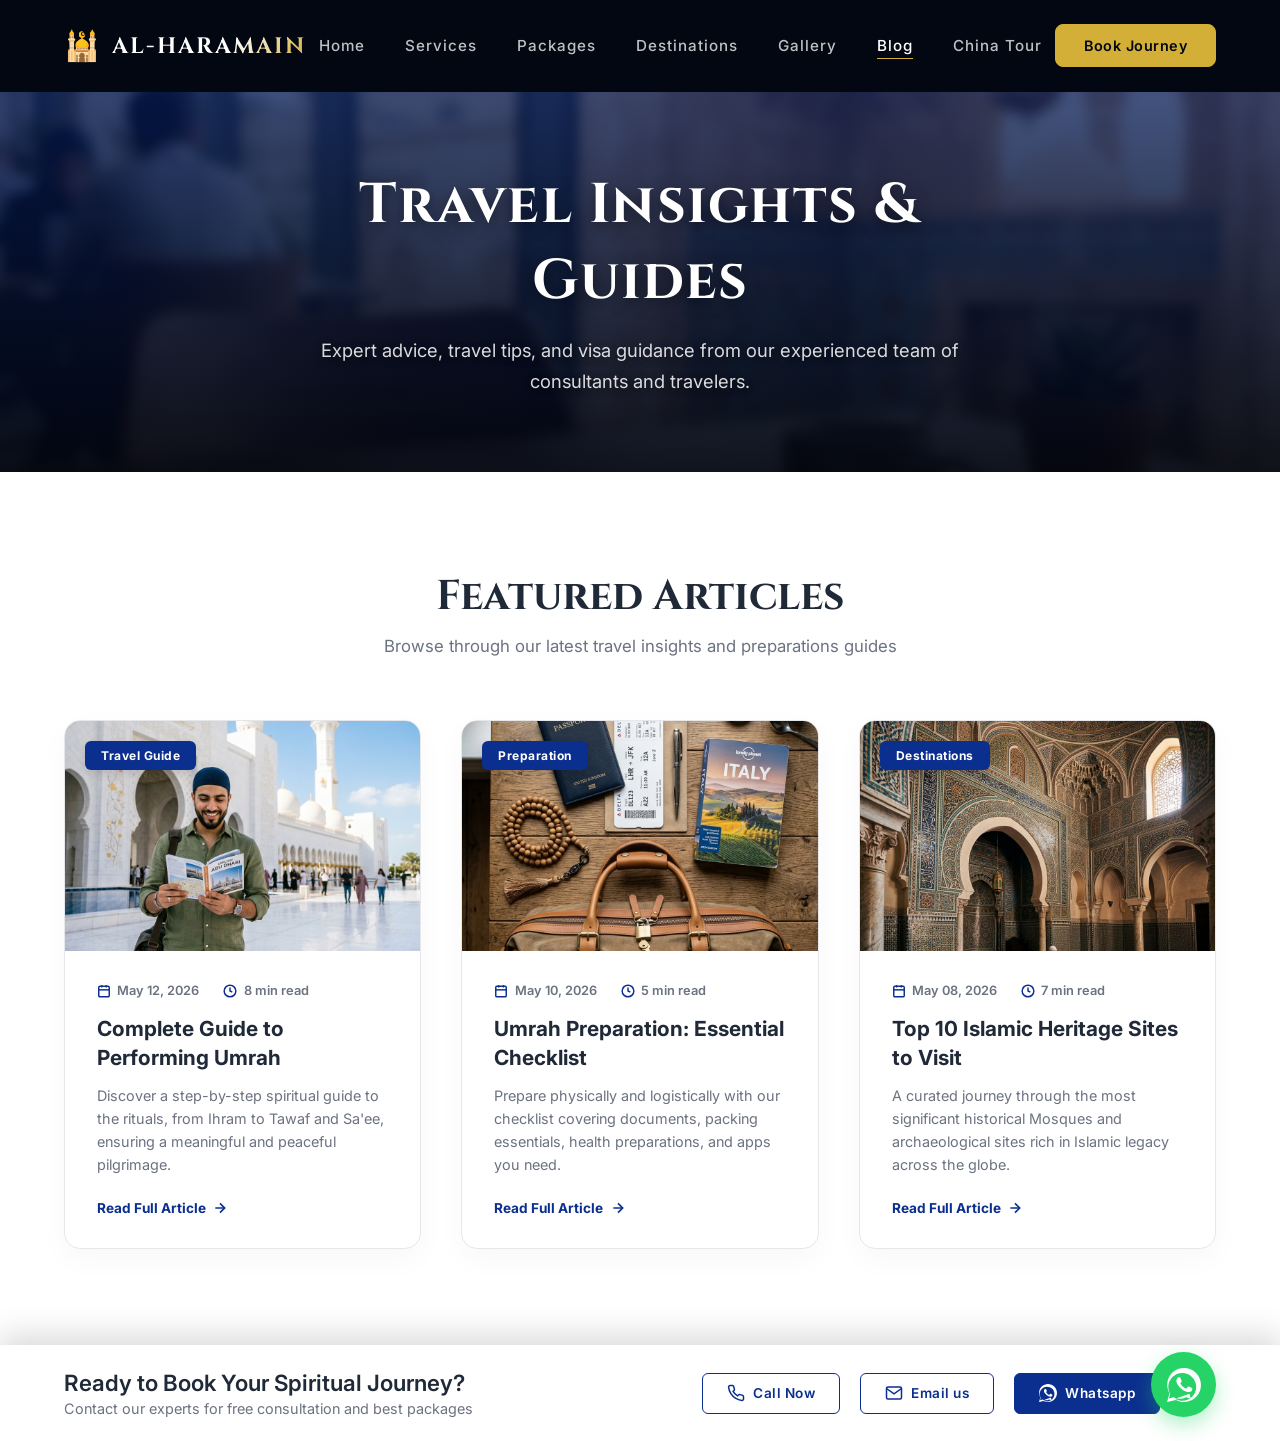
==== commit 72e0b8c4: "feat: implement takeoff loading animation and integrate new global stylesheet" ====
--- a/blog.html
+++ b/blog.html
@@ -10,7 +10,7 @@
   <link rel="preconnect" href="https://fonts.gstatic.com" crossorigin>
   <link href="https://fonts.googleapis.com/css2?family=Cinzel:wght@400;600;700&family=Inter:wght@300;400;500;600&display=swap" rel="stylesheet">
   <!-- Custom Stylesheet -->
-  <link rel="stylesheet" href="assets/css/styles.css">
+  <link rel="stylesheet" href="assets/css/styles.css?v=3">
 </head>
 <body>
 
@@ -178,7 +178,7 @@
     </section>
 
     <!-- Bottom Action Bar -->
-    <footer class="bottom-action-bar animate-slide-up-5">
+    <footer class="bottom-action-bar animate-slide-up-5" style="border-radius: 0;">
       <div class="bottom-bar-container">
         <div class="booking-text">
           <h2>Ready to Book Your Spiritual Journey?</h2>
--- a/assets/css/styles.css
+++ b/assets/css/styles.css
@@ -34,6 +34,10 @@
   font-size: 16px;
 }
 
+section[id] {
+  scroll-margin-top: 90px;
+}
+
 body {
   font-family: var(--font-sans);
   color: var(--text-light);
@@ -478,7 +482,7 @@
   width: 100%;
   position: relative;
   z-index: 100;
-  border-radius: 20px 20px 0 0;
+  border-radius: 0 !important;
   box-shadow: 0 -10px 30px rgba(0, 0, 0, 0.15);
 }
 
@@ -685,7 +689,7 @@
   }
   .bottom-action-bar {
     padding: 1.5rem;
-    border-radius: 12px 12px 0 0;
+    border-radius: 0 !important;
   }
   .booking-actions {
     flex-wrap: wrap;
